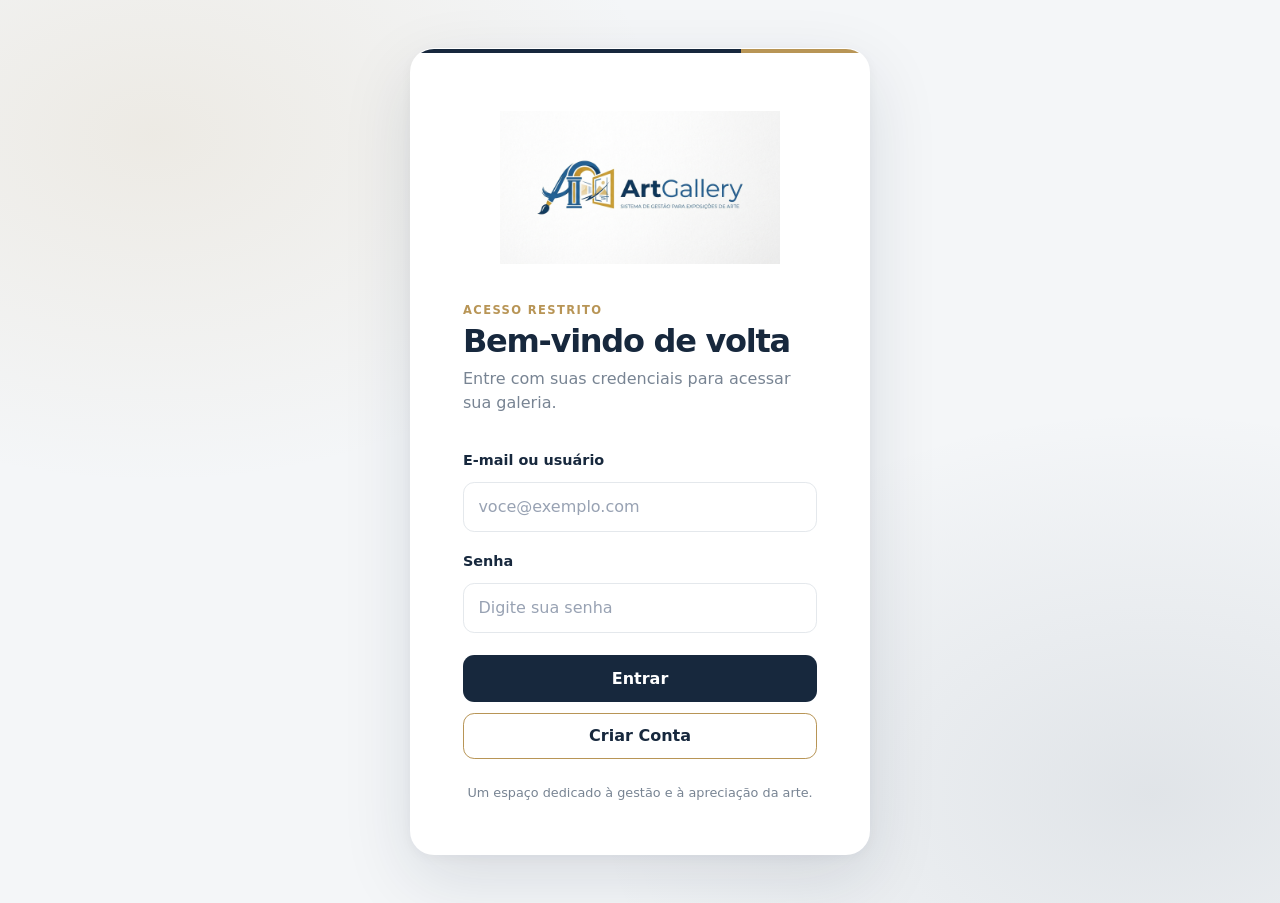
==== dashboard.html @ b185a0e7 ":wq" ====
<!doctype html>
<html lang="pt-BR">
<head>
  <meta charset="utf-8">
  <meta name="viewport" content="width=device-width, initial-scale=1">
  <meta name="theme-color" content="#17283d">
  <meta name="description" content="Painel administrativo do ArtGallery.">
  <title>Painel | ArtGallery</title>
  <link rel="stylesheet" href="css/style.css">
  <script src="js/api.js" defer></script>
  <script src="js/dashboard.js" defer></script>
</head>
<body class="dashboard-page">
  <aside class="sidebar" aria-label="Navegação principal">
    <a class="sidebar-brand" href="#inicio" aria-label="ArtGallery, início" data-section-link="inicio">
      <span class="sidebar-brand-name">Art<span>Gallery</span></span>
      <span class="sidebar-brand-caption">GESTÃO DE EXPOSIÇÕES</span>
    </a>

    <p class="sidebar-label">MENU PRINCIPAL</p>
    <nav class="sidebar-nav" aria-label="Seções do sistema">
      <button class="nav-link is-active" type="button" data-section-link="inicio" aria-current="page">
        <span class="nav-icon" aria-hidden="true">▦</span>
        <span>Dashboard / Início</span>
      </button>
      <button class="nav-link" type="button" data-section-link="artistas">
        <span class="nav-icon" aria-hidden="true">✦</span>
        <span>Artistas</span>
      </button>
      <button class="nav-link" type="button" data-section-link="obras">
        <span class="nav-icon" aria-hidden="true">▧</span>
        <span>Obras de Arte</span>
      </button>
      <button class="nav-link" type="button" data-section-link="exposicoes">
        <span class="nav-icon" aria-hidden="true">⌂</span>
        <span>Exposições</span>
      </button>
      <button class="nav-link" type="button" data-section-link="seguros">
        <span class="nav-icon" aria-hidden="true">▤</span>
        <span>Relatório de Seguro</span>
      </button>
    </nav>

    <div class="sidebar-footer">
      <span class="sidebar-footer-note">Um espaço para a arte.</span>
      <button id="logout-button" class="nav-link nav-logout" type="button">
        <span class="nav-icon" aria-hidden="true">↪</span>
        <span>Sair / Logout</span>
      </button>
    </div>
  </aside>

  <main class="dashboard-main">
    <section id="section-inicio" class="dashboard-section" aria-labelledby="dashboard-heading">
      <header class="page-heading dashboard-heading">
        <p class="eyebrow">VISÃO GERAL</p>
        <h1 id="dashboard-heading">Painel principal</h1>
        <p class="muted">Bem-vindo ao espaço de gestão do ArtGallery.</p>
      </header>

      <section class="panel" aria-labelledby="account-heading">
        <div class="panel-heading">
          <div>
            <p class="eyebrow">SUA CONTA</p>
            <h2 id="account-heading">Dados da conta</h2>
            <p class="muted">Informações vinculadas ao seu acesso.</p>
          </div>
        </div>
        <p id="dashboard-message" class="message" role="status" aria-live="polite">
          Carregando seus dados…
        </p>
        <div id="account-cards" class="card-grid" aria-live="polite"></div>
      </section>

      <section class="dashboard-welcome panel" aria-label="Sobre o ArtGallery">
        <p class="eyebrow">ARTGALLERY</p>
        <h2>Arte, organizada em um só lugar.</h2>
        <p class="muted">Acesse o menu para gerenciar artistas, obras, exposições e relatórios de seguro.</p>
      </section>
    </section>

    <section id="section-artistas" class="dashboard-section" aria-labelledby="artists-heading" hidden>
      <header class="page-heading dashboard-heading">
        <p class="eyebrow">ACERVO</p>
        <h1 id="artists-heading">Artistas</h1>
        <p class="muted">Gerenciamento dos artistas representados pela galeria.</p>
      </header>

      <section class="panel artists-form-panel" aria-labelledby="artist-form-heading">
        <div class="panel-heading">
          <div>
            <p class="eyebrow">CADASTRO</p>
            <h2 id="artist-form-heading">Novo artista</h2>
            <p id="artist-id-reference" class="muted" hidden></p>
          </div>
        </div>
        <form id="artist-form" class="artist-form">
          <label for="artist-name">Nome</label>
          <input id="artist-name" name="nome" type="text" autocomplete="name" required>

          <label for="artist-cpf">CPF</label>
          <input id="artist-cpf" name="cpf" type="text" inputmode="numeric"
            autocomplete="off" placeholder="000.000.000-00" maxlength="14" required>

          <label for="artist-nationality">Nacionalidade</label>
          <input id="artist-nationality" name="nacionalidade" type="text" required>

          <label for="artist-status">Status</label>
          <input id="artist-status" name="status" type="text" value="Ativo" required>

          <p id="artist-form-message" class="message" role="status" aria-live="polite" hidden></p>
          <div class="artist-form-actions">
            <button id="artist-submit-button" class="button button-primary" type="submit">
              Cadastrar artista
            </button>
            <button id="artist-cancel-button" class="button button-secondary" type="button" hidden>
              Cancelar edição
            </button>
          </div>
        </form>
      </section>

      <section class="panel artists-list-panel" aria-labelledby="artists-list-heading">
        <div class="panel-heading">
          <div>
            <p class="eyebrow">ACERVO</p>
            <h2 id="artists-list-heading">Artistas cadastrados</h2>
          </div>
        </div>
        <p id="artists-list-message" class="message" role="status" aria-live="polite">
          Carregando artistas…
        </p>
        <div class="table-wrapper">
          <table>
            <thead>
              <tr>
                <th scope="col">ID</th>
                <th scope="col">Nome</th>
                <th scope="col">CPF</th>
                <th scope="col">Nacionalidade</th>
                <th scope="col">Status</th>
                <th scope="col">Ações</th>
              </tr>
            </thead>
            <tbody id="artists-table-body"></tbody>
          </table>
        </div>
      </section>
    </section>

    <section id="section-obras" class="dashboard-section" aria-labelledby="artworks-heading" hidden>
      <header class="page-heading dashboard-heading">
        <p class="eyebrow">ACERVO</p>
        <h1 id="artworks-heading">Obras de Arte</h1>
        <p class="muted">Gerencie as obras de arte cadastradas pela galeria.</p>
      </header>
      <section class="panel catalog-form-panel" aria-labelledby="artwork-form-heading">
        <div class="panel-heading">
          <div>
            <p class="eyebrow">ACERVO</p>
            <h2 id="artwork-form-heading">Nova obra</h2>
            <p id="artwork-id-reference" class="muted" hidden></p>
          </div>
        </div>
        <form id="artwork-form" class="catalog-form">
          <label for="artwork-titulo">Título</label>
          <input id="artwork-titulo" name="titulo" type="text" required>

          <label for="artwork-tecnica">Técnica</label>
          <input id="artwork-tecnica" name="tecnica" type="text" required>

          <label for="artwork-anoCriacao">Ano de criação</label>
          <input id="artwork-anoCriacao" name="anoCriacao" type="text"
            inputmode="numeric" pattern="[0-9]{4}" minlength="4" maxlength="4"
            placeholder="AAAA" required>

          <p id="artwork-form-message" class="message" role="status" aria-live="polite" hidden></p>
          <div class="catalog-form-actions">
            <button id="artwork-submit-button" class="button button-primary" type="submit">
              Cadastrar obra
            </button>
            <button id="artwork-cancel-button" class="button button-secondary" type="button" hidden>
              Cancelar edição
            </button>
          </div>
        </form>
      </section>

      <section class="panel catalog-list-panel" aria-labelledby="artworks-list-heading">
        <div class="panel-heading">
          <div>
            <p class="eyebrow">ACERVO</p>
            <h2 id="artworks-list-heading">Obras cadastradas</h2>
          </div>
        </div>
        <p id="artworks-list-message" class="message" role="status" aria-live="polite">
          Carregando obras…
        </p>
        <div class="table-wrapper">
          <table>
            <thead>
              <tr>
                <th scope="col">ID</th>
                <th scope="col">Título</th>
                <th scope="col">Técnica</th>
                <th scope="col">Ano de Criação</th>
                <th scope="col">Ações</th>
              </tr>
            </thead>
            <tbody id="artworks-table-body"></tbody>
          </table>
        </div>
      </section>
    </section>

    <section id="section-exposicoes" class="dashboard-section" aria-labelledby="exhibitions-heading" hidden>
      <header class="page-heading dashboard-heading">
        <p class="eyebrow">PROGRAMAÇÃO</p>
        <h1 id="exhibitions-heading">Exposições</h1>
        <p class="muted">Cadastre e acompanhe as exposições da galeria.</p>
      </header>
      <section class="panel catalog-form-panel" aria-labelledby="exhibition-form-heading">
        <div class="panel-heading">
          <div>
            <p class="eyebrow">PROGRAMAÇÃO</p>
            <h2 id="exhibition-form-heading">Nova exposição</h2>
            <p id="exhibition-id-reference" class="muted" hidden></p>
          </div>
        </div>
        <form id="exhibition-form" class="catalog-form">
          <label for="exhibition-nome">Nome</label>
          <input id="exhibition-nome" name="nome" type="text" required>

          <label for="exhibition-local">Local</label>
          <input id="exhibition-local" name="local" type="text" required>

          <label for="exhibition-dataInicio">Data de início</label>
          <input id="exhibition-dataInicio" name="dataInicio" type="date" required>

          <p id="exhibition-form-message" class="message" role="status" aria-live="polite" hidden></p>
          <div class="catalog-form-actions">
            <button id="exhibition-submit-button" class="button button-primary" type="submit">
              Cadastrar exposição
            </button>
            <button id="exhibition-cancel-button" class="button button-secondary" type="button" hidden>
              Cancelar edição
            </button>
          </div>
        </form>
      </section>

      <section class="panel catalog-list-panel" aria-labelledby="exhibitions-list-heading">
        <div class="panel-heading">
          <div>
            <p class="eyebrow">PROGRAMAÇÃO</p>
            <h2 id="exhibitions-list-heading">Exposições cadastradas</h2>
          </div>
        </div>
        <p id="exhibitions-list-message" class="message" role="status" aria-live="polite">
          Carregando exposições…
        </p>
        <div class="table-wrapper">
          <table>
            <thead>
              <tr>
                <th scope="col">ID</th>
                <th scope="col">Nome</th>
                <th scope="col">Local</th>
                <th scope="col">Data de Início</th>
                <th scope="col">Ações</th>
              </tr>
            </thead>
            <tbody id="exhibitions-table-body"></tbody>
          </table>
        </div>
      </section>
    </section>

    <section id="section-seguros" class="dashboard-section" aria-labelledby="insurance-heading" hidden>
      <header class="page-heading dashboard-heading">
        <p class="eyebrow">RELATÓRIOS</p>
        <h1 id="insurance-heading">Relatório de Seguro</h1>
        <p class="muted">Consulte os valores segurados das obras por exposição.</p>
      </header>
      <section class="panel module-panel">
        <span class="module-icon" aria-hidden="true">▤</span>
        <h2>Painel de apólices</h2>
        <p class="muted">Este espaço está preparado para consolidar os valores de seguro das obras por exposição, conforme os dados da API.</p>
      </section>
    </section>
  </main>
</body>
</html>
---- css/style.css ----
:root {
  color-scheme: light;
  --color-primary: #4f46e5;
  --color-primary-dark: #4338ca;
  --color-text: #172033;
  --color-muted: #667085;
  --color-surface: #ffffff;
  --color-background: #f4f7fb;
  --color-border: #e5e9f2;
  --color-danger: #b42318;
  --color-danger-background: #fef3f2;
  --font-family: Inter, ui-sans-serif, system-ui, -apple-system, BlinkMacSystemFont, "Segoe UI", sans-serif;
  --space-1: 0.5rem;
  --space-2: 1rem;
  --space-3: 1.5rem;
  --space-4: 2rem;
  --radius-card: 1.25rem;
  --shadow-card: 0 18px 50px rgb(23 32 51 / 8%);
}

* {
  box-sizing: border-box;
}

body {
  min-width: 320px;
  min-height: 100vh;
  margin: 0;
  background: var(--color-background);
  color: var(--color-text);
  font-family: var(--font-family);
  line-height: 1.5;
}

button,
input {
  font: inherit;
}

.auth-page {
  --color-primary: #b89556;
  --color-primary-dark: #a17d40;
  --color-text: #17283d;
  --color-muted: #788493;
  --color-surface: #fff;
  --color-background: #f4f6f8;
  --color-border: #e4e8ec;
  --shadow-card: 0 24px 70px rgb(20 37 56 / 12%), 0 3px 12px rgb(20 37 56 / 4%);

  display: grid;
  place-items: center;
  padding: clamp(1.25rem, 5vw, 3rem);
  background:
    radial-gradient(ellipse at 12% 15%, rgb(184 149 86 / 12%), transparent 32rem),
    radial-gradient(ellipse at 90% 88%, rgb(27 49 72 / 9%), transparent 35rem),
    var(--color-background);
}

.auth-card {
  position: relative;
  overflow: hidden;
  width: min(100%, 460px);
  padding: clamp(1.75rem, 7vw, 3.25rem);
  border: 1px solid rgb(255 255 255 / 90%);
  border-radius: 1.5rem;
  background: var(--color-surface);
  box-shadow: var(--shadow-card);
}

.auth-view[hidden] {
  display: none;
}

.auth-card::before {
  position: absolute;
  inset: 0 0 auto;
  height: 4px;
  background: linear-gradient(90deg, #17283d 0 72%, #b89556 72%);
  content: "";
}

.logo-container {
  width: 100%;
  margin: 10px auto 15px;
  text-align: center;
}

.logo-img {
  display: block;
  width: 85%;
  max-width: 280px;
  height: auto;
  margin: 0 auto;
  object-fit: contain;
}

.brand {
  display: inline-flex;
  align-items: center;
  gap: 0.7rem;
  color: var(--color-text);
  font-size: 1rem;
  font-weight: 750;
  text-decoration: none;
}

.brand-mark {
  display: grid;
  width: 2.25rem;
  height: 2.25rem;
  place-items: center;
  border-radius: 0.75rem;
  background: var(--color-primary);
  color: #fff;
  font-weight: 800;
}

.page-heading {
  margin: 2.4rem 0 1.65rem;
}

.page-heading h1 {
  margin: 0.25rem 0;
  font-size: clamp(1.7rem, 5vw, 2rem);
  letter-spacing: -0.04em;
  line-height: 1.15;
}

.eyebrow {
  margin: 0;
  color: var(--color-primary);
  font-size: 0.72rem;
  font-weight: 800;
  letter-spacing: 0.12em;
}

.muted {
  margin: 0.4rem 0 0;
  color: var(--color-muted);
}

.form-stack {
  display: grid;
  gap: 0.65rem;
}

.form-stack label {
  margin-top: 0.55rem;
  font-size: 0.9rem;
  font-weight: 650;
}

.form-stack input {
  width: 100%;
  min-height: 3rem;
  padding: 0.75rem 0.9rem;
  border: 1px solid var(--color-border);
  border-radius: 0.7rem;
  background: #fff;
  color: var(--color-text);
}

.form-stack input::placeholder {
  color: #98a2b3;
}

.form-stack input:focus {
  border-color: var(--color-primary);
  outline: 3px solid rgb(184 149 86 / 18%);
}

.button {
  display: inline-flex;
  min-height: 2.75rem;
  align-items: center;
  justify-content: center;
  padding: 0.65rem 1.1rem;
  border: 1px solid transparent;
  border-radius: 0.7rem;
  cursor: pointer;
  font-weight: 700;
  transition: background-color 140ms ease, transform 140ms ease;
}

.button:hover:not(:disabled) {
  transform: translateY(-1px);
}

.button:focus-visible {
  outline: 3px solid rgb(184 149 86 / 35%);
  outline-offset: 2px;
}

.button:disabled {
  cursor: wait;
  opacity: 0.7;
}

.button-primary {
  margin-top: 0.75rem;
  background: #17283d;
  color: #fff;
}

.button-primary:hover:not(:disabled) {
  background: #b89556;
  color: #17283d;
}

.button-outline {
  border-color: #b89556;
  background: transparent;
  color: #17283d;
}

.button-outline:hover:not(:disabled) {
  background: rgb(184 149 86 / 10%);
}

.button-secondary {
  border-color: var(--color-border);
  background: var(--color-surface);
  color: var(--color-text);
}

.button-secondary:hover {
  background: #f8f9fc;
}

.button-wide {
  width: 100%;
}

.message {
  margin: 0;
  color: var(--color-muted);
  font-size: 0.9rem;
}

.message-error {
  padding: 0.7rem 0.8rem;
  border-radius: 0.65rem;
  background: var(--color-danger-background);
  color: var(--color-danger);
}

.message-success {
  padding: 0.7rem 0.8rem;
  border-radius: 0.65rem;
  background: #edf7f0;
  color: #23613a;
}

.auth-footnote {
  margin: var(--space-3) 0 0;
  color: var(--color-muted);
  font-size: 0.8rem;
  text-align: center;
}

@media (max-width: 420px) {
  .auth-card {
    padding: 1.5rem 1.25rem;
    border-radius: 1.15rem;
  }

  .page-heading {
    margin-top: 2rem;
  }
}

.dashboard-page {
  --color-primary: #b89556;
  --color-primary-dark: #a17d40;
  --color-text: #17283d;
  --color-muted: #788493;
  --color-surface: #fff;
  --color-background: #f4f6f8;
  --color-border: #e4e8ec;
  --shadow-card: 0 18px 50px rgb(20 37 56 / 8%);

  min-height: 100vh;
  background:
    radial-gradient(ellipse at 92% 0%, rgb(184 149 86 / 8%), transparent 36rem),
    var(--color-background);
}

.sidebar {
  position: fixed;
  z-index: 2;
  inset: 0 auto 0 0;
  display: flex;
  width: 270px;
  flex-direction: column;
  overflow-y: auto;
  padding: 2rem 1.15rem 1.25rem;
  background: #17283d;
  color: #fff;
}

.sidebar-brand {
  display: grid;
  gap: 0.3rem;
  padding: 0 0.8rem 2rem;
  color: #fff;
  text-decoration: none;
}

.sidebar-brand-name {
  font-family: Georgia, "Times New Roman", serif;
  font-size: 1.75rem;
  font-weight: 700;
  letter-spacing: -0.04em;
}

.sidebar-brand-name span {
  color: #d3b779;
}

.sidebar-brand-caption,
.sidebar-label {
  color: #b8c2ce;
  font-size: 0.64rem;
  font-weight: 700;
  letter-spacing: 0.14em;
}

.sidebar-brand-caption {
  color: #d3b779;
}

.sidebar-label {
  margin: 0 0 0.65rem;
  padding: 0 0.8rem;
}

.sidebar-nav {
  display: grid;
  gap: 0.35rem;
}

.nav-link {
  display: flex;
  align-items: center;
  gap: 0.85rem;
  min-height: 2.85rem;
  padding: 0.65rem 0.8rem;
  border: 0;
  border-radius: 0.7rem;
  background: transparent;
  color: #dce3eb;
  cursor: pointer;
  font: inherit;
  font-size: 0.88rem;
  text-align: left;
  text-decoration: none;
  transition: background-color 140ms ease, color 140ms ease;
}

.nav-link:hover,
.nav-link:focus-visible {
  background: rgb(255 255 255 / 8%);
  color: #fff;
}

.nav-link:focus-visible {
  outline: 2px solid #d3b779;
  outline-offset: 2px;
}

.nav-link.is-active {
  background: rgb(211 183 121 / 15%);
  color: #f2d896;
  font-weight: 700;
}

.nav-icon {
  display: inline-grid;
  width: 1.35rem;
  flex: 0 0 1.35rem;
  place-items: center;
  color: #d3b779;
  font-size: 1.05rem;
}

.sidebar-footer {
  display: grid;
  gap: 0.75rem;
  margin-top: auto;
}

.sidebar-footer-note {
  padding: 0 0.8rem;
  color: #aeb9c6;
  font-family: Georgia, "Times New Roman", serif;
  font-size: 0.9rem;
  font-style: italic;
}

.nav-logout {
  width: 100%;
  border-top: 1px solid rgb(255 255 255 / 12%);
  border-radius: 0;
  padding-top: 1rem;
}

.dashboard-main {
  width: min(100% - 270px, 1500px);
  min-height: 100vh;
  margin-left: 270px;
  padding: clamp(2rem, 5vw, 4.5rem);
}

.dashboard-section[hidden] {
  display: none;
}

.dashboard-heading {
  margin: 0 0 2rem;
}

.panel {
  padding: clamp(1.25rem, 4vw, 2rem);
  border: 1px solid var(--color-border);
  border-radius: var(--radius-card);
  background: var(--color-surface);
  box-shadow: var(--shadow-card);
}

.panel h2,
.dashboard-welcome h2 {
  margin: 0.3rem 0 0;
  font-size: 1.2rem;
}

.panel-heading {
  margin-bottom: var(--space-2);
}

.panel-heading h2 {
  margin: 0;
  font-size: 1.2rem;
}

.artists-form-panel,
.artists-list-panel,
.catalog-form-panel,
.catalog-list-panel {
  margin-bottom: 1.5rem;
}

.artist-form {
  display: grid;
  grid-template-columns: repeat(2, minmax(0, 1fr));
  gap: 0.65rem 1rem;
}

.artist-form label {
  align-self: end;
  font-size: 0.9rem;
  font-weight: 650;
}

.artist-form input {
  width: 100%;
  min-height: 3rem;
  padding: 0.7rem 0.85rem;
  border: 1px solid var(--color-border);
  border-radius: 0.7rem;
  background: #fff;
  color: var(--color-text);
}

.artist-form input:focus {
  border-color: var(--color-primary);
  outline: 3px solid rgb(184 149 86 / 18%);
}

.artist-form .message,
.artist-form-actions {
  grid-column: 1 / -1;
}

.artist-form-actions {
  display: flex;
  flex-wrap: wrap;
  gap: 0.75rem;
}

.catalog-form {
  display: grid;
  grid-template-columns: repeat(2, minmax(0, 1fr));
  gap: 0.65rem 1rem;
}

.catalog-form label {
  align-self: end;
  font-size: 0.9rem;
  font-weight: 650;
}

.catalog-form input {
  width: 100%;
  min-height: 3rem;
  padding: 0.7rem 0.85rem;
  border: 1px solid var(--color-border);
  border-radius: 0.7rem;
  background: #fff;
  color: var(--color-text);
}

.catalog-form input:focus {
  border-color: var(--color-primary);
  outline: 3px solid rgb(184 149 86 / 18%);
}

.catalog-form .message,
.catalog-form-actions {
  grid-column: 1 / -1;
}

.catalog-form-actions {
  display: flex;
  flex-wrap: wrap;
  gap: 0.75rem;
}

.artists-list-panel .table-wrapper {
  margin-top: 1rem;
}

.catalog-list-panel .table-wrapper {
  margin-top: 1rem;
}

.table-actions {
  display: flex;
  gap: 0.5rem;
}

.button-small {
  min-height: 2.2rem;
  padding: 0.4rem 0.7rem;
  font-size: 0.82rem;
}

.button-danger {
  border-color: #f0c5c1;
  background: #fff;
  color: var(--color-danger);
}

.button-danger:hover:not(:disabled) {
  background: var(--color-danger-background);
}

.table-empty-cell {
  padding: 1.5rem 1rem;
  color: var(--color-muted);
  text-align: center;
}

.card-grid {
  display: grid;
  grid-template-columns: repeat(auto-fit, minmax(min(100%, 210px), 1fr));
  gap: var(--space-2);
  margin-top: var(--space-2);
}

.data-card {
  min-width: 0;
  padding: 1rem;
  border: 1px solid var(--color-border);
  border-radius: 0.85rem;
  background: #fcfcfe;
}

.data-card dt {
  overflow-wrap: anywhere;
  color: var(--color-muted);
  font-size: 0.8rem;
  font-weight: 650;
}

.data-card dd {
  margin: 0.45rem 0 0;
  overflow-wrap: anywhere;
  font-weight: 650;
}

.dashboard-welcome {
  margin-top: 1.5rem;
  border-left: 4px solid #b89556;
  background: linear-gradient(110deg, #fff, #fbf8f1);
}

.dashboard-welcome .muted,
.module-panel .muted {
  margin-top: 0.65rem;
}

.module-panel {
  min-height: 210px;
  border-top: 3px solid #b89556;
}

.module-icon {
  display: inline-grid;
  width: 2.5rem;
  height: 2.5rem;
  margin-bottom: 1rem;
  place-items: center;
  border-radius: 0.8rem;
  background: #f6f0e4;
  color: #a17d40;
  font-size: 1.3rem;
}

.table-wrapper {
  overflow-x: auto;
  border: 1px solid var(--color-border);
  border-radius: 0.85rem;
}

table {
  width: 100%;
  border-collapse: collapse;
  text-align: left;
}

th,
td {
  padding: 0.85rem 1rem;
  border-bottom: 1px solid var(--color-border);
}

th {
  background: #f8f9fc;
  color: var(--color-muted);
  font-size: 0.8rem;
  font-weight: 700;
}

tbody tr:last-child td {
  border-bottom: 0;
}

@media (max-width: 760px) {
  .sidebar {
    position: sticky;
    inset: 0 0 auto;
    width: 100%;
    padding: 0.9rem 1rem 0.75rem;
  }

  @media (max-width: 560px) {
    .artist-form {
      grid-template-columns: minmax(0, 1fr);
    }

    .artist-form label {
      margin-top: 0.35rem;
    }

    .artist-form .message,
    .artist-form-actions {
      grid-column: auto;
    }

    .catalog-form {
      grid-template-columns: minmax(0, 1fr);
    }

    .catalog-form label {
      margin-top: 0.35rem;
    }

    .catalog-form .message,
    .catalog-form-actions {
      grid-column: auto;
    }
  }

  .sidebar-brand {
    padding: 0 0.25rem 0.85rem;
  }

  .sidebar-brand-name {
    font-size: 1.45rem;
  }

  .sidebar-label,
  .sidebar-footer-note {
    display: none;
  }

  .sidebar-nav {
    display: flex;
    gap: 0.35rem;
    overflow-x: auto;
    padding: 0.15rem 0 0.4rem;
    scrollbar-width: thin;
  }

  .nav-link {
    min-height: 2.55rem;
    flex: 0 0 auto;
    padding: 0.55rem 0.7rem;
    font-size: 0.82rem;
  }

  .sidebar-footer {
    position: absolute;
    top: 0.85rem;
    right: 1rem;
    margin: 0;
  }

  .nav-logout {
    width: auto;
    min-height: 2.45rem;
    border: 1px solid rgb(255 255 255 / 18%);
    border-radius: 0.65rem;
    padding: 0.45rem 0.7rem;
  }

  .dashboard-main {
    width: 100%;
    min-height: auto;
    margin-left: 0;
    padding: 2rem clamp(1rem, 5vw, 2.5rem);
  }
}

@media (max-width: 480px) {
  .sidebar {
    padding-right: 0.75rem;
    padding-left: 0.75rem;
  }

  .sidebar-footer {
    right: 0.75rem;
  }

  .nav-logout {
    gap: 0.45rem;
    padding-right: 0.55rem;
    padding-left: 0.55rem;
  }

  .nav-logout .nav-icon {
    width: auto;
    flex-basis: auto;
  }
}

@media (prefers-reduced-motion: reduce) {
  *,
  *::before,
  *::after {
    scroll-behavior: auto !important;
    transition-duration: 0.01ms !important;
  }
}
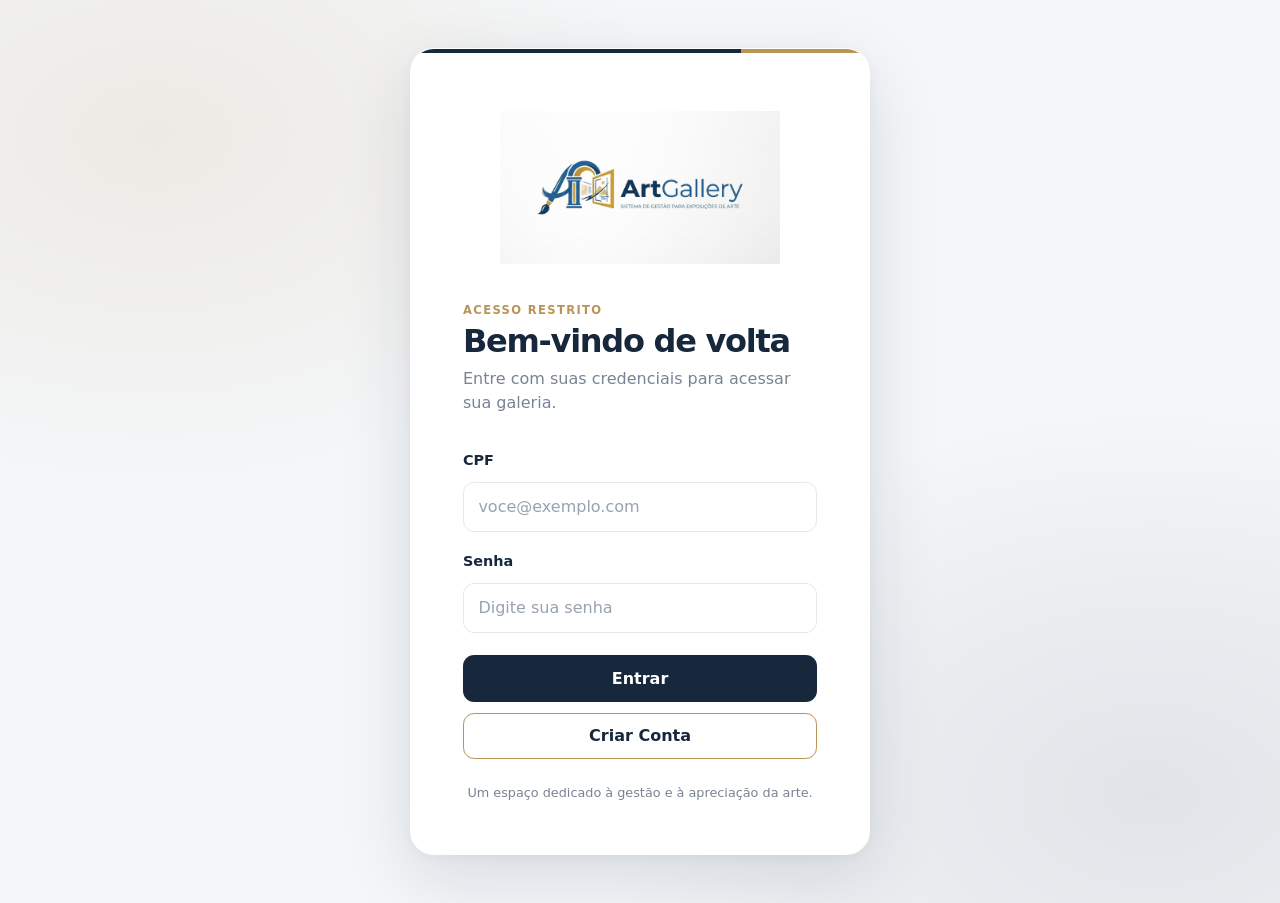
==== commit 0e7fd630: "ajustes na tela de front end" ====
--- a/dashboard.html
+++ b/dashboard.html
@@ -7,6 +7,7 @@
   <meta name="description" content="Painel administrativo do ArtGallery.">
   <title>Painel | ArtGallery</title>
   <link rel="stylesheet" href="css/style.css">
+  <link rel="stylesheet" href="css/dashboard.css">
   <script src="js/api.js" defer></script>
   <script src="js/dashboard.js" defer></script>
 </head>
@@ -104,9 +105,6 @@
 
           <label for="artist-nationality">Nacionalidade</label>
           <input id="artist-nationality" name="nacionalidade" type="text" required>
-
-          <label for="artist-status">Status</label>
-          <input id="artist-status" name="status" type="text" value="Ativo" required>
 
           <p id="artist-form-message" class="message" role="status" aria-live="polite" hidden></p>
           <div class="artist-form-actions">
@@ -174,6 +172,10 @@
             inputmode="numeric" pattern="[0-9]{4}" minlength="4" maxlength="4"
             placeholder="AAAA" required>
 
+          <label for="artwork-valorSeguro">Valor do seguro (R$)</label>
+          <input id="artwork-valorSeguro" name="valorSeguro" type="number"
+            min="0" step="0.01" inputmode="decimal" required>
+
           <p id="artwork-form-message" class="message" role="status" aria-live="polite" hidden></p>
           <div class="catalog-form-actions">
             <button id="artwork-submit-button" class="button button-primary" type="submit">
@@ -204,6 +206,7 @@
                 <th scope="col">Título</th>
                 <th scope="col">Técnica</th>
                 <th scope="col">Ano de Criação</th>
+                <th scope="col">Valor do Seguro</th>
                 <th scope="col">Ações</th>
               </tr>
             </thead>
@@ -236,6 +239,9 @@
 
           <label for="exhibition-dataInicio">Data de início</label>
           <input id="exhibition-dataInicio" name="dataInicio" type="date" required>
+
+          <label for="exhibition-dataFim">Data de término</label>
+          <input id="exhibition-dataFim" name="dataFim" type="date" required>
 
           <p id="exhibition-form-message" class="message" role="status" aria-live="polite" hidden></p>
           <div class="catalog-form-actions">
@@ -267,6 +273,7 @@
                 <th scope="col">Nome</th>
                 <th scope="col">Local</th>
                 <th scope="col">Data de Início</th>
+                <th scope="col">Data de Fim</th>
                 <th scope="col">Ações</th>
               </tr>
             </thead>
@@ -282,12 +289,58 @@
         <h1 id="insurance-heading">Relatório de Seguro</h1>
         <p class="muted">Consulte os valores segurados das obras por exposição.</p>
       </header>
-      <section class="panel module-panel">
-        <span class="module-icon" aria-hidden="true">▤</span>
-        <h2>Painel de apólices</h2>
-        <p class="muted">Este espaço está preparado para consolidar os valores de seguro das obras por exposição, conforme os dados da API.</p>
+      <section class="panel insurance-panel" aria-labelledby="insurance-report-heading">
+        <div class="panel-heading">
+          <div>
+            <p class="eyebrow">RELATÓRIO</p>
+            <h2 id="insurance-report-heading">Valor segurado por exposição</h2>
+            <p class="muted">Selecione uma exposição para consultar o valor total do seguro das obras associadas.</p>
+          </div>
+        </div>
+        <form id="insurance-report-form" class="insurance-report-form">
+          <label for="insurance-exhibition-select">Exposição</label>
+          <select id="insurance-exhibition-select" name="exhibitionId" required>
+            <option value="">Carregando exposições…</option>
+          </select>
+          <button id="insurance-report-button" class="button button-primary" type="submit" disabled>
+            Consultar relatório
+          </button>
+        </form>
+
+        <p id="insurance-report-message" class="message" role="status" aria-live="polite" hidden></p>
+        <section id="insurance-total-result" class="insurance-total-result" aria-live="polite" hidden>
+          <p id="insurance-exhibition-name" class="insurance-exhibition-name"></p>
+          <p class="insurance-total-label">Valor Total do Seguro</p>
+          <p id="insurance-total-value" class="insurance-total-value"></p>
+        </section>
       </section>
     </section>
   </main>
+
+  <aside id="company-sidebar" aria-label="Seleção de empresa">
+    <button id="toggle-sidebar-btn" class="company-sidebar-toggle" type="button"
+      aria-label="Recolher menu de empresas" aria-expanded="true"
+      title="Recolher menu de empresas">
+      <svg viewBox="0 0 24 24" aria-hidden="true" focusable="false">
+        <path d="m9 18 6-6-6-6"></path>
+      </svg>
+    </button>
+
+    <div class="company-sidebar-content">
+      <p class="eyebrow">EMPRESA</p>
+      <h2>Empresa atual</h2>
+      <p id="current-company" class="current-company-name">Nenhuma empresa selecionada</p>
+
+      <label for="company-selector">Selecionar empresa</label>
+      <select id="company-selector" name="company">
+        <option value="">Carregando empresas…</option>
+      </select>
+
+      <button id="change-company-btn" class="button button-primary" type="button" disabled>
+        Trocar empresa
+      </button>
+      <p id="company-message" class="company-message" role="status" aria-live="polite" hidden></p>
+    </div>
+  </aside>
 </body>
 </html>
--- a/css/style.css
+++ b/css/style.css
@@ -33,7 +33,8 @@
 }
 
 button,
-input {
+input,
+select {
   font: inherit;
 }
 
@@ -560,6 +561,62 @@
   text-align: center;
 }
 
+.insurance-panel {
+  max-width: 760px;
+}
+
+.insurance-report-form {
+  display: grid;
+  grid-template-columns: minmax(0, 1fr) auto;
+  align-items: end;
+  gap: 0.65rem 1rem;
+}
+
+.insurance-report-form label {
+  grid-column: 1 / -1;
+  font-size: 0.9rem;
+  font-weight: 650;
+}
+
+.insurance-report-form select {
+  width: 100%;
+  min-height: 3rem;
+  padding: 0.7rem 0.85rem;
+  border: 1px solid var(--color-border);
+  border-radius: 0.7rem;
+  background: #fff;
+  color: var(--color-text);
+}
+
+.insurance-report-form select:focus {
+  border-color: var(--color-primary);
+  outline: 3px solid rgb(184 149 86 / 18%);
+}
+
+.insurance-total-result {
+  margin-top: 1.5rem;
+  padding: 1.25rem 1.4rem;
+  border: 1px solid #e8dfcb;
+  border-radius: 0.9rem;
+  background: linear-gradient(110deg, #fff, #fbf8f1);
+}
+
+.insurance-total-label {
+  margin: 0;
+  color: var(--color-muted);
+  font-size: 0.9rem;
+  font-weight: 650;
+}
+
+.insurance-total-value {
+  margin: 0.35rem 0 0;
+  color: var(--color-text);
+  font-size: clamp(1.7rem, 5vw, 2.35rem);
+  font-weight: 800;
+  letter-spacing: -0.035em;
+  font-variant-numeric: tabular-nums;
+}
+
 .card-grid {
   display: grid;
   grid-template-columns: repeat(auto-fit, minmax(min(100%, 210px), 1fr));
@@ -645,7 +702,7 @@
   border-bottom: 0;
 }
 
-@media (max-width: 760px) {
+@media (max-width: 960px) {
   .sidebar {
     position: sticky;
     inset: 0 0 auto;
@@ -677,6 +734,14 @@
 
     .catalog-form .message,
     .catalog-form-actions {
+      grid-column: auto;
+    }
+
+    .insurance-report-form {
+      grid-template-columns: minmax(0, 1fr);
+    }
+
+    .insurance-report-form label {
       grid-column: auto;
     }
   }
--- a/css/dashboard.css
+++ b/css/dashboard.css
@@ -0,0 +1,204 @@
+.dashboard-page .dashboard-main {
+  width: auto;
+  max-width: 1500px;
+  margin-right: 280px;
+}
+
+.dashboard-page.company-sidebar-collapsed .dashboard-main {
+  margin-right: 60px;
+}
+
+#company-sidebar {
+  position: fixed;
+  z-index: 3;
+  inset: 0 0 0 auto;
+  display: flex;
+  width: 280px;
+  flex-direction: column;
+  gap: 1.25rem;
+  overflow: hidden;
+  padding: 1.25rem;
+  border-radius: 1rem 0 0 1rem;
+  background: #fff;
+  box-shadow: -8px 0 30px rgb(23 40 61 / 10%);
+  transition: width 240ms ease, padding 240ms ease, border-radius 240ms ease;
+}
+
+.company-sidebar-toggle {
+  display: grid;
+  width: 2.5rem;
+  height: 2.5rem;
+  flex: 0 0 2.5rem;
+  align-self: flex-end;
+  place-items: center;
+  border: 1px solid var(--color-border);
+  border-radius: 0.75rem;
+  background: #fff;
+  color: #17283d;
+  cursor: pointer;
+  transition: background-color 140ms ease, border-color 140ms ease;
+}
+
+.company-sidebar-toggle:hover {
+  border-color: #d3b779;
+  background: #fbf8f1;
+}
+
+.company-sidebar-toggle:focus-visible {
+  outline: 3px solid rgb(184 149 86 / 35%);
+  outline-offset: 2px;
+}
+
+.company-sidebar-toggle svg {
+  width: 1.25rem;
+  height: 1.25rem;
+  fill: none;
+  stroke: currentColor;
+  stroke-linecap: round;
+  stroke-linejoin: round;
+  stroke-width: 2;
+}
+
+.company-sidebar-content {
+  display: grid;
+  align-content: start;
+  gap: 0.8rem;
+  min-width: 0;
+  max-height: 100%;
+  opacity: 1;
+  transition: opacity 160ms ease, visibility 160ms ease;
+  visibility: visible;
+}
+
+.company-sidebar-content h2 {
+  margin: -0.65rem 0 0;
+  color: var(--color-text);
+  font-size: 1.15rem;
+}
+
+.current-company-name {
+  margin: 0;
+  overflow-wrap: anywhere;
+  color: #17283d;
+  font-size: 1.05rem;
+  font-weight: 750;
+}
+
+.company-sidebar-content label {
+  margin-top: 0.55rem;
+  font-size: 0.88rem;
+  font-weight: 650;
+}
+
+.company-sidebar-content select {
+  width: 100%;
+  min-height: 2.9rem;
+  padding: 0.65rem 0.75rem;
+  border: 1px solid var(--color-border);
+  border-radius: 0.7rem;
+  background: #fff;
+  color: var(--color-text);
+}
+
+.company-sidebar-content select:focus-visible {
+  border-color: var(--color-primary);
+  outline: 3px solid rgb(184 149 86 / 18%);
+}
+
+.company-sidebar-content .button {
+  width: 100%;
+  margin-top: 0.25rem;
+}
+
+.company-message {
+  margin: 0;
+  color: var(--color-muted);
+  font-size: 0.85rem;
+}
+
+.company-message.message-error {
+  padding: 0.65rem 0.75rem;
+}
+
+.status {
+  white-space: nowrap;
+  font-weight: 600;
+}
+
+.status-active {
+  color: #16a34a;
+}
+
+.status-inactive {
+  color: #dc2626;
+}
+
+.status-toggle.active {
+  background: #dc2626;
+  color: #fff;
+}
+
+.status-toggle.active:hover:not(:disabled) {
+  background: #b91c1c;
+}
+
+.status-toggle.inactive {
+  background: #16a34a;
+  color: #fff;
+}
+
+.status-toggle.inactive:hover:not(:disabled) {
+  background: #15803d;
+}
+
+#company-sidebar.collapsed {
+  width: 60px;
+  padding: 0.75rem 0.625rem;
+  border-radius: 1rem 0 0 1rem;
+}
+
+#company-sidebar.collapsed .company-sidebar-toggle {
+  align-self: center;
+}
+
+#company-sidebar.collapsed .company-sidebar-content {
+  max-height: 0;
+  overflow: hidden;
+  opacity: 0;
+  visibility: hidden;
+}
+
+@media (max-width: 960px) {
+  .dashboard-page .dashboard-main,
+  .dashboard-page.company-sidebar-collapsed .dashboard-main {
+    width: 100%;
+    margin: 0;
+    padding-bottom: calc(2rem + 4.5rem);
+  }
+
+  #company-sidebar {
+    inset: auto 1rem 1rem auto;
+    width: min(280px, calc(100vw - 2rem));
+    height: auto;
+    max-height: min(70vh, 34rem);
+    border-radius: 1rem;
+  }
+
+  #company-sidebar .company-sidebar-content {
+    overflow-y: auto;
+  }
+
+  #company-sidebar.collapsed {
+    width: 3.75rem;
+    height: 3.75rem;
+    padding: 0.625rem;
+  }
+}
+
+@media (prefers-reduced-motion: reduce) {
+  #company-sidebar,
+  .company-sidebar-content,
+  .company-sidebar-toggle {
+    transition-duration: 0.01ms;
+  }
+}
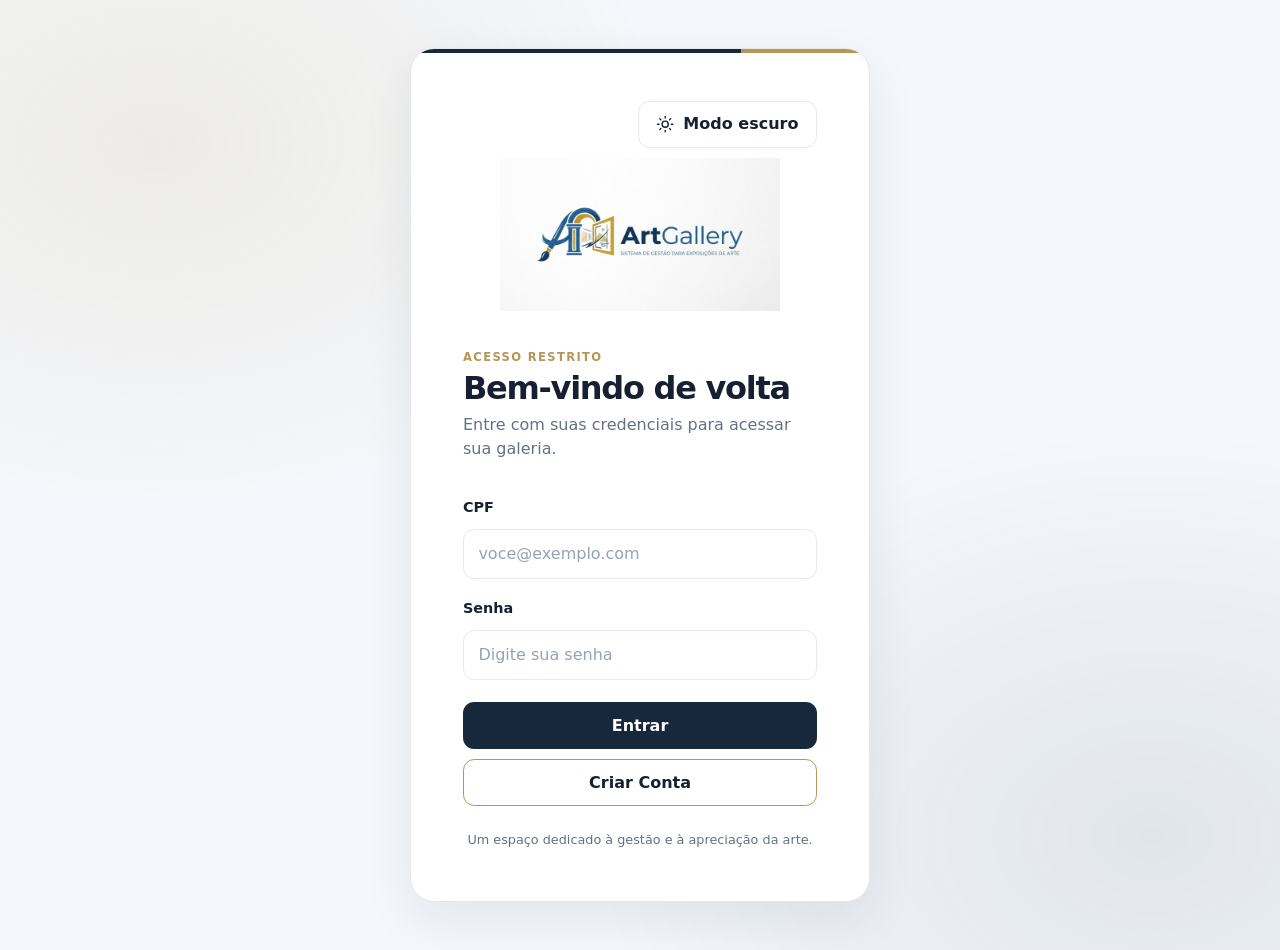
==== commit 6033d799: "Ajustes na tela de dashboard e inclusão do modo escuro" ====
--- a/dashboard.html
+++ b/dashboard.html
@@ -6,8 +6,16 @@
   <meta name="theme-color" content="#17283d">
   <meta name="description" content="Painel administrativo do ArtGallery.">
   <title>Painel | ArtGallery</title>
+  <script>
+    (() => {
+      const savedTheme = localStorage.getItem("theme");
+      const systemPrefersDark = window.matchMedia("(prefers-color-scheme: dark)").matches;
+      document.documentElement.dataset.theme = savedTheme || (systemPrefersDark ? "dark" : "light");
+    })();
+  </script>
   <link rel="stylesheet" href="css/style.css">
   <link rel="stylesheet" href="css/dashboard.css">
+  <script type="module" src="js/theme-toggle.js"></script>
   <script src="js/api.js" defer></script>
   <script src="js/dashboard.js" defer></script>
 </head>
@@ -40,6 +48,17 @@
         <span class="nav-icon" aria-hidden="true">▤</span>
         <span>Relatório de Seguro</span>
       </button>
+      <button class="nav-link theme-toggle" type="button" data-theme-toggle
+        aria-label="Ativar modo escuro" aria-pressed="false">
+        <svg class="theme-icon theme-icon-sun" viewBox="0 0 24 24" aria-hidden="true">
+          <circle cx="12" cy="12" r="4"></circle>
+          <path d="M12 2v2m0 16v2M4.93 4.93l1.42 1.42m11.3 11.3 1.42 1.42M2 12h2m16 0h2M4.93 19.07l1.42-1.42m11.3-11.3 1.42-1.42"></path>
+        </svg>
+        <svg class="theme-icon theme-icon-moon" viewBox="0 0 24 24" aria-hidden="true">
+          <path d="M20.9 13A9 9 0 0 1 11 3.1 9 9 0 1 0 20.9 13Z"></path>
+        </svg>
+        <span data-theme-label>Modo escuro</span>
+      </button>
     </nav>
 
     <div class="sidebar-footer">
@@ -56,7 +75,7 @@
       <header class="page-heading dashboard-heading">
         <p class="eyebrow">VISÃO GERAL</p>
         <h1 id="dashboard-heading">Painel principal</h1>
-        <p class="muted">Bem-vindo ao espaço de gestão do ArtGallery.</p>
+        <p id="dashboard-greeting" class="muted">Bem-vindo ao espaço de gestão do ArtGallery.</p>
       </header>
 
       <section class="panel" aria-labelledby="account-heading">
@@ -68,9 +87,50 @@
           </div>
         </div>
         <p id="dashboard-message" class="message" role="status" aria-live="polite">
-          Carregando seus dados…
+          Preparando os dados da conta…
         </p>
         <div id="account-cards" class="card-grid" aria-live="polite"></div>
+      </section>
+
+      <section class="panel overview-panel" aria-labelledby="overview-heading">
+        <div class="panel-heading">
+          <div>
+            <p class="eyebrow">ACERVO</p>
+            <h2 id="overview-heading">Visão geral da galeria</h2>
+            <p class="muted">Indicadores da empresa selecionada.</p>
+          </div>
+        </div>
+        <p id="overview-message" class="message" role="status" aria-live="polite">
+          Carregando indicadores…
+        </p>
+        <div class="card-grid overview-grid" aria-live="polite">
+          <article class="data-card overview-card">
+            <h3>Obras cadastradas</h3>
+            <p id="overview-artwork-count" class="overview-metric-value">Carregando…</p>
+            <p class="overview-card-note">Obras registradas no acervo.</p>
+          </article>
+          <article class="data-card overview-card">
+            <h3>Exposições ativas</h3>
+            <p id="overview-active-exhibition-count" class="overview-metric-value">Carregando…</p>
+            <p class="overview-card-note">Exposições em andamento hoje.</p>
+          </article>
+          <article class="data-card overview-card">
+            <h3>Valor total do seguro</h3>
+            <p id="overview-insurance-total" class="overview-metric-value">Carregando…</p>
+            <p class="overview-card-note">Soma dos valores de seguro das obras.</p>
+          </article>
+        </div>
+        <nav class="overview-quick-links" aria-label="Atalhos rápidos">
+          <button class="button button-outline" type="button" data-section-link="obras">
+            Gerenciar obras
+          </button>
+          <button class="button button-outline" type="button" data-section-link="exposicoes">
+            Ver exposições
+          </button>
+          <button class="button button-outline" type="button" data-section-link="seguros">
+            Abrir relatório de seguro
+          </button>
+        </nav>
       </section>
 
       <section class="dashboard-welcome panel" aria-label="Sobre o ArtGallery">
@@ -287,32 +347,45 @@
       <header class="page-heading dashboard-heading">
         <p class="eyebrow">RELATÓRIOS</p>
         <h1 id="insurance-heading">Relatório de Seguro</h1>
-        <p class="muted">Consulte os valores segurados das obras por exposição.</p>
+        <p class="muted">Consulte o valor individual do seguro de cada obra e o total do acervo.</p>
       </header>
       <section class="panel insurance-panel" aria-labelledby="insurance-report-heading">
         <div class="panel-heading">
           <div>
             <p class="eyebrow">RELATÓRIO</p>
-            <h2 id="insurance-report-heading">Valor segurado por exposição</h2>
-            <p class="muted">Selecione uma exposição para consultar o valor total do seguro das obras associadas.</p>
+            <h2 id="insurance-report-heading">Seguro das obras cadastradas</h2>
+            <p class="muted">Os valores são consultados diretamente no cadastro de obras da empresa selecionada.</p>
           </div>
         </div>
         <form id="insurance-report-form" class="insurance-report-form">
-          <label for="insurance-exhibition-select">Exposição</label>
-          <select id="insurance-exhibition-select" name="exhibitionId" required>
-            <option value="">Carregando exposições…</option>
-          </select>
-          <button id="insurance-report-button" class="button button-primary" type="submit" disabled>
-            Consultar relatório
+          <button id="insurance-report-button" class="button button-primary" type="submit">
+            Atualizar relatório
           </button>
         </form>
 
-        <p id="insurance-report-message" class="message" role="status" aria-live="polite" hidden></p>
+        <p id="insurance-report-message" class="message" role="status" aria-live="polite">
+          Carregando valores de seguro…
+        </p>
         <section id="insurance-total-result" class="insurance-total-result" aria-live="polite" hidden>
-          <p id="insurance-exhibition-name" class="insurance-exhibition-name"></p>
-          <p class="insurance-total-label">Valor Total do Seguro</p>
+          <p class="insurance-total-label">Obras incluídas no relatório</p>
+          <p id="insurance-artwork-count" class="insurance-artwork-count"></p>
+          <p class="insurance-total-label">Valor total do seguro</p>
           <p id="insurance-total-value" class="insurance-total-value"></p>
         </section>
+        <div class="table-wrapper insurance-table-wrapper">
+          <table>
+            <thead>
+              <tr>
+                <th scope="col">ID</th>
+                <th scope="col">Obra</th>
+                <th scope="col">Técnica</th>
+                <th scope="col">Ano de criação</th>
+                <th scope="col">Valor do seguro</th>
+              </tr>
+            </thead>
+            <tbody id="insurance-table-body"></tbody>
+          </table>
+        </div>
       </section>
     </section>
   </main>
--- a/css/style.css
+++ b/css/style.css
@@ -1,12 +1,28 @@
 :root {
   color-scheme: light;
-  --color-primary: #4f46e5;
-  --color-primary-dark: #4338ca;
-  --color-text: #172033;
-  --color-muted: #667085;
-  --color-surface: #ffffff;
-  --color-background: #f4f7fb;
-  --color-border: #e5e9f2;
+  --bg-primary: #f4f7fb;
+  --text-primary: #172033;
+  --text-secondary: #667085;
+  --card-bg: #ffffff;
+  --border-color: #e5e9f2;
+  --accent-color: #b89556;
+  --accent-color-hover: #a17d40;
+  --color-primary: var(--accent-color);
+  --color-primary-dark: var(--accent-color-hover);
+  --color-text: var(--text-primary);
+  --color-muted: var(--text-secondary);
+  --color-surface: var(--card-bg);
+  --color-background: var(--bg-primary);
+  --color-border: var(--border-color);
+  --color-input-bg: #ffffff;
+  --color-soft-surface: #fcfcfe;
+  --color-hover-surface: #f8f9fc;
+  --color-border-strong: #e4e8ec;
+  --color-placeholder: #98a2b3;
+  --color-accent-soft: #fbf8f1;
+  --color-accent-border: #e8dfcb;
+  --color-success: #23613a;
+  --color-success-background: #edf7f0;
   --color-danger: #b42318;
   --color-danger-background: #fef3f2;
   --font-family: Inter, ui-sans-serif, system-ui, -apple-system, BlinkMacSystemFont, "Segoe UI", sans-serif;
@@ -18,8 +34,38 @@
   --shadow-card: 0 18px 50px rgb(23 32 51 / 8%);
 }
 
+:root[data-theme="dark"] {
+  color-scheme: dark;
+  --bg-primary: #111827;
+  --text-primary: #e6eaf0;
+  --text-secondary: #a7b1c2;
+  --card-bg: #1b2533;
+  --border-color: #354154;
+  --accent-color: #d3b779;
+  --accent-color-hover: #e5ca8e;
+  --color-primary: var(--accent-color);
+  --color-primary-dark: var(--accent-color-hover);
+  --color-input-bg: #151e2b;
+  --color-soft-surface: #202b3a;
+  --color-hover-surface: #263244;
+  --color-border-strong: #354154;
+  --color-placeholder: #8d99aa;
+  --color-accent-soft: #302d27;
+  --color-accent-border: #554a35;
+  --color-success: #8ad1a0;
+  --color-success-background: #193326;
+  --color-danger: #ff9a91;
+  --color-danger-background: #3a2428;
+  --shadow-card: 0 18px 50px rgb(0 0 0 / 24%);
+}
+
 * {
   box-sizing: border-box;
+}
+
+html {
+  min-height: 100%;
+  background: var(--bg-primary);
 }
 
 body {
@@ -30,6 +76,7 @@
   color: var(--color-text);
   font-family: var(--font-family);
   line-height: 1.5;
+  transition: background-color 200ms ease, color 200ms ease;
 }
 
 button,
@@ -39,14 +86,8 @@
 }
 
 .auth-page {
-  --color-primary: #b89556;
-  --color-primary-dark: #a17d40;
-  --color-text: #17283d;
-  --color-muted: #788493;
-  --color-surface: #fff;
-  --color-background: #f4f6f8;
-  --color-border: #e4e8ec;
-  --shadow-card: 0 24px 70px rgb(20 37 56 / 12%), 0 3px 12px rgb(20 37 56 / 4%);
+  --color-primary: var(--accent-color);
+  --color-primary-dark: var(--accent-color-hover);
 
   display: grid;
   place-items: center;
@@ -62,10 +103,44 @@
   overflow: hidden;
   width: min(100%, 460px);
   padding: clamp(1.75rem, 7vw, 3.25rem);
-  border: 1px solid rgb(255 255 255 / 90%);
+  border: 1px solid var(--color-border-strong);
   border-radius: 1.5rem;
   background: var(--color-surface);
   box-shadow: var(--shadow-card);
+  transition: background-color 200ms ease, border-color 200ms ease, color 200ms ease;
+}
+
+.auth-toolbar {
+  display: flex;
+  justify-content: flex-end;
+  margin-bottom: 0.5rem;
+}
+
+.theme-toggle {
+  gap: 0.55rem;
+}
+
+.theme-icon {
+  width: 1.15rem;
+  height: 1.15rem;
+  flex: 0 0 1.15rem;
+  fill: none;
+  stroke: currentColor;
+  stroke-linecap: round;
+  stroke-linejoin: round;
+  stroke-width: 1.8;
+}
+
+.theme-icon-moon {
+  display: none;
+}
+
+:root[data-theme="dark"] .theme-icon-sun {
+  display: none;
+}
+
+:root[data-theme="dark"] .theme-icon-moon {
+  display: block;
 }
 
 .auth-view[hidden] {
@@ -157,12 +232,13 @@
   padding: 0.75rem 0.9rem;
   border: 1px solid var(--color-border);
   border-radius: 0.7rem;
-  background: #fff;
+  background: var(--color-input-bg);
   color: var(--color-text);
+  transition: background-color 200ms ease, border-color 200ms ease, color 200ms ease;
 }
 
 .form-stack input::placeholder {
-  color: #98a2b3;
+  color: var(--color-placeholder);
 }
 
 .form-stack input:focus {
@@ -180,7 +256,7 @@
   border-radius: 0.7rem;
   cursor: pointer;
   font-weight: 700;
-  transition: background-color 140ms ease, transform 140ms ease;
+  transition: background-color 200ms ease, color 200ms ease, border-color 200ms ease, transform 140ms ease;
 }
 
 .button:hover:not(:disabled) {
@@ -201,6 +277,7 @@
   margin-top: 0.75rem;
   background: #17283d;
   color: #fff;
+  transition: background-color 200ms ease, color 200ms ease, border-color 200ms ease, transform 140ms ease;
 }
 
 .button-primary:hover:not(:disabled) {
@@ -211,7 +288,7 @@
 .button-outline {
   border-color: #b89556;
   background: transparent;
-  color: #17283d;
+  color: var(--color-text);
 }
 
 .button-outline:hover:not(:disabled) {
@@ -222,10 +299,11 @@
   border-color: var(--color-border);
   background: var(--color-surface);
   color: var(--color-text);
+  transition: background-color 200ms ease, border-color 200ms ease, color 200ms ease;
 }
 
 .button-secondary:hover {
-  background: #f8f9fc;
+  background: var(--color-hover-surface);
 }
 
 .button-wide {
@@ -248,8 +326,8 @@
 .message-success {
   padding: 0.7rem 0.8rem;
   border-radius: 0.65rem;
-  background: #edf7f0;
-  color: #23613a;
+  background: var(--color-success-background);
+  color: var(--color-success);
 }
 
 .auth-footnote {
@@ -271,14 +349,8 @@
 }
 
 .dashboard-page {
-  --color-primary: #b89556;
-  --color-primary-dark: #a17d40;
-  --color-text: #17283d;
-  --color-muted: #788493;
-  --color-surface: #fff;
-  --color-background: #f4f6f8;
-  --color-border: #e4e8ec;
-  --shadow-card: 0 18px 50px rgb(20 37 56 / 8%);
+  --color-primary: var(--accent-color);
+  --color-primary-dark: var(--accent-color-hover);
 
   min-height: 100vh;
   background:
@@ -426,6 +498,14 @@
   border-radius: var(--radius-card);
   background: var(--color-surface);
   box-shadow: var(--shadow-card);
+  transition: background-color 200ms ease, border-color 200ms ease, color 200ms ease;
+}
+
+.data-card,
+.artist-form input,
+.catalog-form input,
+th {
+  transition: background-color 200ms ease, border-color 200ms ease, color 200ms ease;
 }
 
 .panel h2,
@@ -448,6 +528,43 @@
 .catalog-form-panel,
 .catalog-list-panel {
   margin-bottom: 1.5rem;
+}
+
+.overview-panel {
+  margin-top: 1.5rem;
+}
+
+.overview-card h3 {
+  margin: 0;
+  color: var(--color-muted);
+  font-size: 0.85rem;
+  font-weight: 650;
+}
+
+.overview-card .overview-metric-value {
+  margin: 0.6rem 0 0;
+  color: var(--color-text);
+  font-size: 1.3rem;
+  font-weight: 800;
+  font-variant-numeric: tabular-nums;
+}
+
+.overview-card .overview-metric-value.overview-metric-error {
+  color: var(--color-danger);
+  font-size: 1rem;
+}
+
+.overview-card-note {
+  margin: 0.35rem 0 0;
+  color: var(--color-muted);
+  font-size: 0.8rem;
+}
+
+.overview-quick-links {
+  display: flex;
+  flex-wrap: wrap;
+  gap: 0.65rem;
+  margin-top: 1.25rem;
 }
 
 .artist-form {
@@ -468,8 +585,9 @@
   padding: 0.7rem 0.85rem;
   border: 1px solid var(--color-border);
   border-radius: 0.7rem;
-  background: #fff;
+  background: var(--color-input-bg);
   color: var(--color-text);
+  transition: background-color 200ms ease, border-color 200ms ease, color 200ms ease;
 }
 
 .artist-form input:focus {
@@ -506,8 +624,9 @@
   padding: 0.7rem 0.85rem;
   border: 1px solid var(--color-border);
   border-radius: 0.7rem;
-  background: #fff;
+  background: var(--color-input-bg);
   color: var(--color-text);
+  transition: background-color 200ms ease, border-color 200ms ease, color 200ms ease;
 }
 
 .catalog-form input:focus {
@@ -547,7 +666,7 @@
 
 .button-danger {
   border-color: #f0c5c1;
-  background: #fff;
+  background: var(--color-surface);
   color: var(--color-danger);
 }
 
@@ -562,43 +681,29 @@
 }
 
 .insurance-panel {
-  max-width: 760px;
+  max-width: 1200px;
 }
 
 .insurance-report-form {
+  display: flex;
+  justify-content: flex-end;
+}
+
+.insurance-total-result {
   display: grid;
-  grid-template-columns: minmax(0, 1fr) auto;
-  align-items: end;
-  gap: 0.65rem 1rem;
-}
-
-.insurance-report-form label {
-  grid-column: 1 / -1;
-  font-size: 0.9rem;
-  font-weight: 650;
-}
-
-.insurance-report-form select {
-  width: 100%;
-  min-height: 3rem;
-  padding: 0.7rem 0.85rem;
-  border: 1px solid var(--color-border);
-  border-radius: 0.7rem;
-  background: #fff;
-  color: var(--color-text);
-}
-
-.insurance-report-form select:focus {
-  border-color: var(--color-primary);
-  outline: 3px solid rgb(184 149 86 / 18%);
-}
-
-.insurance-total-result {
+  grid-template-columns: 1fr auto;
+  align-items: baseline;
+  gap: 0.35rem 1rem;
   margin-top: 1.5rem;
   padding: 1.25rem 1.4rem;
-  border: 1px solid #e8dfcb;
+  border: 1px solid var(--color-accent-border);
   border-radius: 0.9rem;
-  background: linear-gradient(110deg, #fff, #fbf8f1);
+  background: linear-gradient(110deg, var(--color-surface), var(--color-accent-soft));
+  transition: background-color 200ms ease, border-color 200ms ease, color 200ms ease;
+}
+
+.insurance-total-result[hidden] {
+  display: none;
 }
 
 .insurance-total-label {
@@ -608,7 +713,14 @@
   font-weight: 650;
 }
 
+.insurance-artwork-count {
+  margin: 0;
+  text-align: right;
+  font-weight: 700;
+}
+
 .insurance-total-value {
+  grid-column: 1 / -1;
   margin: 0.35rem 0 0;
   color: var(--color-text);
   font-size: clamp(1.7rem, 5vw, 2.35rem);
@@ -617,6 +729,15 @@
   font-variant-numeric: tabular-nums;
 }
 
+.insurance-table-wrapper {
+  margin-top: 1rem;
+}
+
+.insurance-table-wrapper td:last-child {
+  white-space: nowrap;
+  font-variant-numeric: tabular-nums;
+}
+
 .card-grid {
   display: grid;
   grid-template-columns: repeat(auto-fit, minmax(min(100%, 210px), 1fr));
@@ -629,7 +750,7 @@
   padding: 1rem;
   border: 1px solid var(--color-border);
   border-radius: 0.85rem;
-  background: #fcfcfe;
+  background: var(--color-soft-surface);
 }
 
 .data-card dt {
@@ -648,7 +769,8 @@
 .dashboard-welcome {
   margin-top: 1.5rem;
   border-left: 4px solid #b89556;
-  background: linear-gradient(110deg, #fff, #fbf8f1);
+  background: linear-gradient(110deg, var(--color-surface), var(--color-accent-soft));
+  transition: background-color 200ms ease, border-color 200ms ease, color 200ms ease;
 }
 
 .dashboard-welcome .muted,
@@ -668,8 +790,8 @@
   margin-bottom: 1rem;
   place-items: center;
   border-radius: 0.8rem;
-  background: #f6f0e4;
-  color: #a17d40;
+  background: var(--color-accent-soft);
+  color: var(--color-primary-dark);
   font-size: 1.3rem;
 }
 
@@ -692,7 +814,7 @@
 }
 
 th {
-  background: #f8f9fc;
+  background: var(--color-hover-surface);
   color: var(--color-muted);
   font-size: 0.8rem;
   font-weight: 700;
@@ -737,12 +859,8 @@
       grid-column: auto;
     }
 
-    .insurance-report-form {
-      grid-template-columns: minmax(0, 1fr);
-    }
-
-    .insurance-report-form label {
-      grid-column: auto;
+    .insurance-report-form .button {
+      width: 100%;
     }
   }
 
--- a/css/dashboard.css
+++ b/css/dashboard.css
@@ -19,9 +19,10 @@
   overflow: hidden;
   padding: 1.25rem;
   border-radius: 1rem 0 0 1rem;
-  background: #fff;
+  background: var(--color-surface);
   box-shadow: -8px 0 30px rgb(23 40 61 / 10%);
-  transition: width 240ms ease, padding 240ms ease, border-radius 240ms ease;
+  transition: width 240ms ease, padding 240ms ease, border-radius 240ms ease,
+    background-color 200ms ease, color 200ms ease, border-color 200ms ease;
 }
 
 .company-sidebar-toggle {
@@ -33,15 +34,15 @@
   place-items: center;
   border: 1px solid var(--color-border);
   border-radius: 0.75rem;
-  background: #fff;
-  color: #17283d;
+  background: var(--color-surface);
+  color: var(--color-text);
   cursor: pointer;
   transition: background-color 140ms ease, border-color 140ms ease;
 }
 
 .company-sidebar-toggle:hover {
   border-color: #d3b779;
-  background: #fbf8f1;
+  background: var(--color-accent-soft);
 }
 
 .company-sidebar-toggle:focus-visible {
@@ -79,7 +80,7 @@
 .current-company-name {
   margin: 0;
   overflow-wrap: anywhere;
-  color: #17283d;
+  color: var(--color-text);
   font-size: 1.05rem;
   font-weight: 750;
 }
@@ -96,8 +97,9 @@
   padding: 0.65rem 0.75rem;
   border: 1px solid var(--color-border);
   border-radius: 0.7rem;
-  background: #fff;
-  color: var(--color-text);
+  background: var(--color-input-bg);
+  color: var(--color-text);
+  transition: background-color 200ms ease, border-color 200ms ease, color 200ms ease;
 }
 
 .company-sidebar-content select:focus-visible {
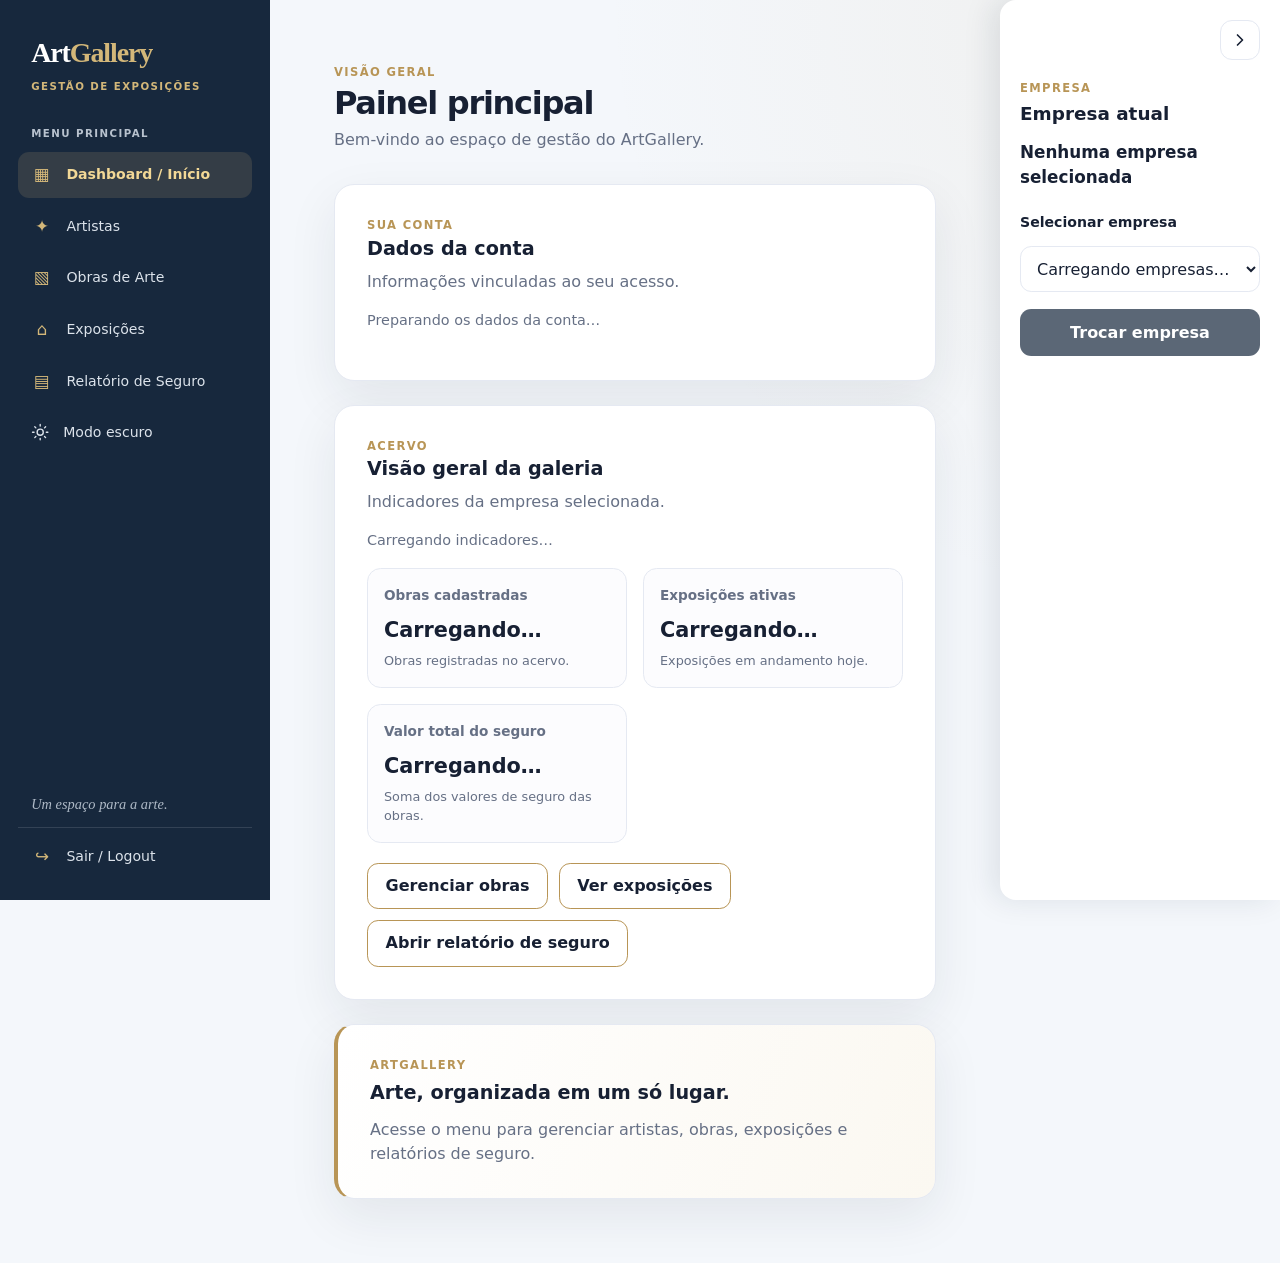
==== commit f9e1061a: "Adiciona selecao de obras em exposicoes" ====
--- a/dashboard.html
+++ b/dashboard.html
@@ -302,6 +302,24 @@
 
           <label for="exhibition-dataFim">Data de término</label>
           <input id="exhibition-dataFim" name="dataFim" type="date" required>
+          <label for="exhibition-obras">
+  Obras da Exposição
+</label>
+
+<select id="exhibition-obras"
+        name="obrasIds"
+        multiple
+        size="6">
+</select>
+
+<small class="muted">
+  Segure CTRL para selecionar mais de uma obra.
+</small>
+
+<input id="exhibition-dataFim"
+       name="dataFim"
+       type="date"
+       required>
 
           <p id="exhibition-form-message" class="message" role="status" aria-live="polite" hidden></p>
           <div class="catalog-form-actions">
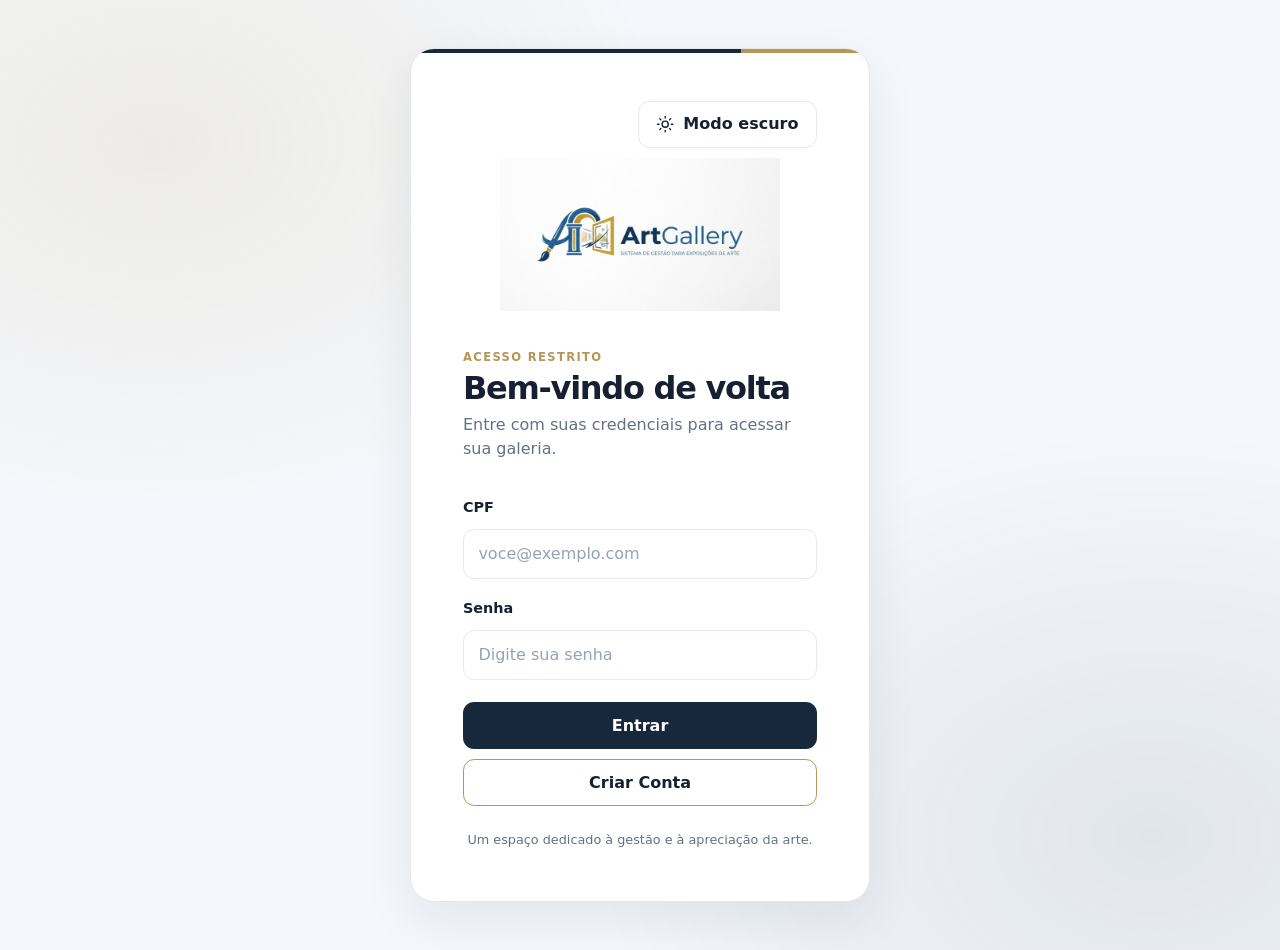
==== commit 4e589463: "Ajustes módulo de exposições" ====
--- a/dashboard.html
+++ b/dashboard.html
@@ -302,24 +302,18 @@
 
           <label for="exhibition-dataFim">Data de término</label>
           <input id="exhibition-dataFim" name="dataFim" type="date" required>
-          <label for="exhibition-obras">
-  Obras da Exposição
-</label>
-
-<select id="exhibition-obras"
-        name="obrasIds"
-        multiple
-        size="6">
-</select>
-
-<small class="muted">
-  Segure CTRL para selecionar mais de uma obra.
-</small>
-
-<input id="exhibition-dataFim"
-       name="dataFim"
-       type="date"
-       required>
+
+          <p class="exhibition-field-label exhibition-full-row">Obras vinculadas</p>
+          <div id="obras-selecionadas" class="obras-tags exhibition-full-row"
+            role="list" aria-label="Obras selecionadas"></div>
+
+          <label class="exhibition-full-row" for="obra-busca">Adicionar obra</label>
+          <div class="exhibition-search exhibition-full-row">
+            <input id="obra-busca" type="search" placeholder="Pesquisar obra..."
+              autocomplete="off" aria-autocomplete="list" aria-controls="obras-encontradas">
+            <div id="obras-encontradas" class="exhibition-artwork-results"
+              role="listbox" aria-label="Resultados da pesquisa" hidden></div>
+          </div>
 
           <p id="exhibition-form-message" class="message" role="status" aria-live="polite" hidden></p>
           <div class="catalog-form-actions">
@@ -352,6 +346,7 @@
                 <th scope="col">Local</th>
                 <th scope="col">Data de Início</th>
                 <th scope="col">Data de Fim</th>
+                <th scope="col">Obras Vinculadas</th>
                 <th scope="col">Ações</th>
               </tr>
             </thead>
--- a/css/dashboard.css
+++ b/css/dashboard.css
@@ -204,3 +204,140 @@
     transition-duration: 0.01ms;
   }
 }
+
+.exhibition-full-row {
+  grid-column: 1 / -1;
+}
+
+.exhibition-field-label {
+  align-self: end;
+  margin: 0;
+  font-size: 0.9rem;
+  font-weight: 650;
+}
+
+.obras-tags {
+  display: flex;
+  min-height: 2rem;
+  flex-wrap: wrap;
+  gap: 0.55rem;
+  align-items: center;
+}
+
+.obra-tag,
+.exhibition-artwork-chip {
+  display: inline-flex;
+  max-width: 100%;
+  align-items: center;
+  gap: 0.4rem;
+  border: 1px solid var(--color-border);
+  border-radius: 999px;
+  background: var(--color-hover-surface);
+  color: var(--color-text);
+  font-size: 0.82rem;
+  font-weight: 600;
+  line-height: 1.35;
+}
+
+.obra-tag {
+  padding: 0.35rem 0.45rem 0.35rem 0.75rem;
+}
+
+.obra-tag-remove {
+  display: grid;
+  width: 1.4rem;
+  height: 1.4rem;
+  flex: 0 0 1.4rem;
+  place-items: center;
+  border: 0;
+  border-radius: 50%;
+  background: transparent;
+  color: var(--color-muted);
+  cursor: pointer;
+  font-size: 1.1rem;
+  line-height: 1;
+}
+
+.obra-tag-remove:hover {
+  background: var(--color-border);
+  color: var(--color-text);
+}
+
+.obra-tag-remove:focus-visible,
+.obra-resultado:focus-visible {
+  outline: 3px solid rgb(184 149 86 / 35%);
+  outline-offset: 2px;
+}
+
+.exhibition-search {
+  position: relative;
+  min-width: 0;
+}
+
+.exhibition-search input {
+  display: block;
+}
+
+.exhibition-artwork-results {
+  position: absolute;
+  z-index: 5;
+  top: calc(100% + 0.35rem);
+  right: 0;
+  left: 0;
+  max-height: 16rem;
+  overflow-y: auto;
+  padding: 0.35rem;
+  border: 1px solid var(--color-border);
+  border-radius: 0.8rem;
+  background: var(--color-surface);
+  box-shadow: 0 12px 30px rgb(0 0 0 / 20%);
+}
+
+.exhibition-artwork-results[hidden] {
+  display: none;
+}
+
+.obra-resultado {
+  display: block;
+  width: 100%;
+  padding: 0.7rem 0.8rem;
+  border: 0;
+  border-radius: 0.55rem;
+  background: transparent;
+  color: var(--color-text);
+  cursor: pointer;
+  text-align: left;
+}
+
+.obra-resultado:hover {
+  background: var(--color-hover-surface);
+}
+
+.obra-resultado-vazio {
+  margin: 0;
+  padding: 0.7rem 0.8rem;
+  color: var(--color-muted);
+  font-size: 0.88rem;
+}
+
+.exhibition-artwork-list {
+  display: flex;
+  min-width: 12rem;
+  flex-wrap: wrap;
+  gap: 0.4rem;
+}
+
+.exhibition-artwork-chip {
+  padding: 0.3rem 0.65rem;
+  overflow-wrap: anywhere;
+}
+
+#exhibitions-table-body td:nth-child(6) {
+  min-width: 18rem;
+}
+
+@media (max-width: 560px) {
+  .exhibition-full-row {
+    grid-column: auto;
+  }
+}
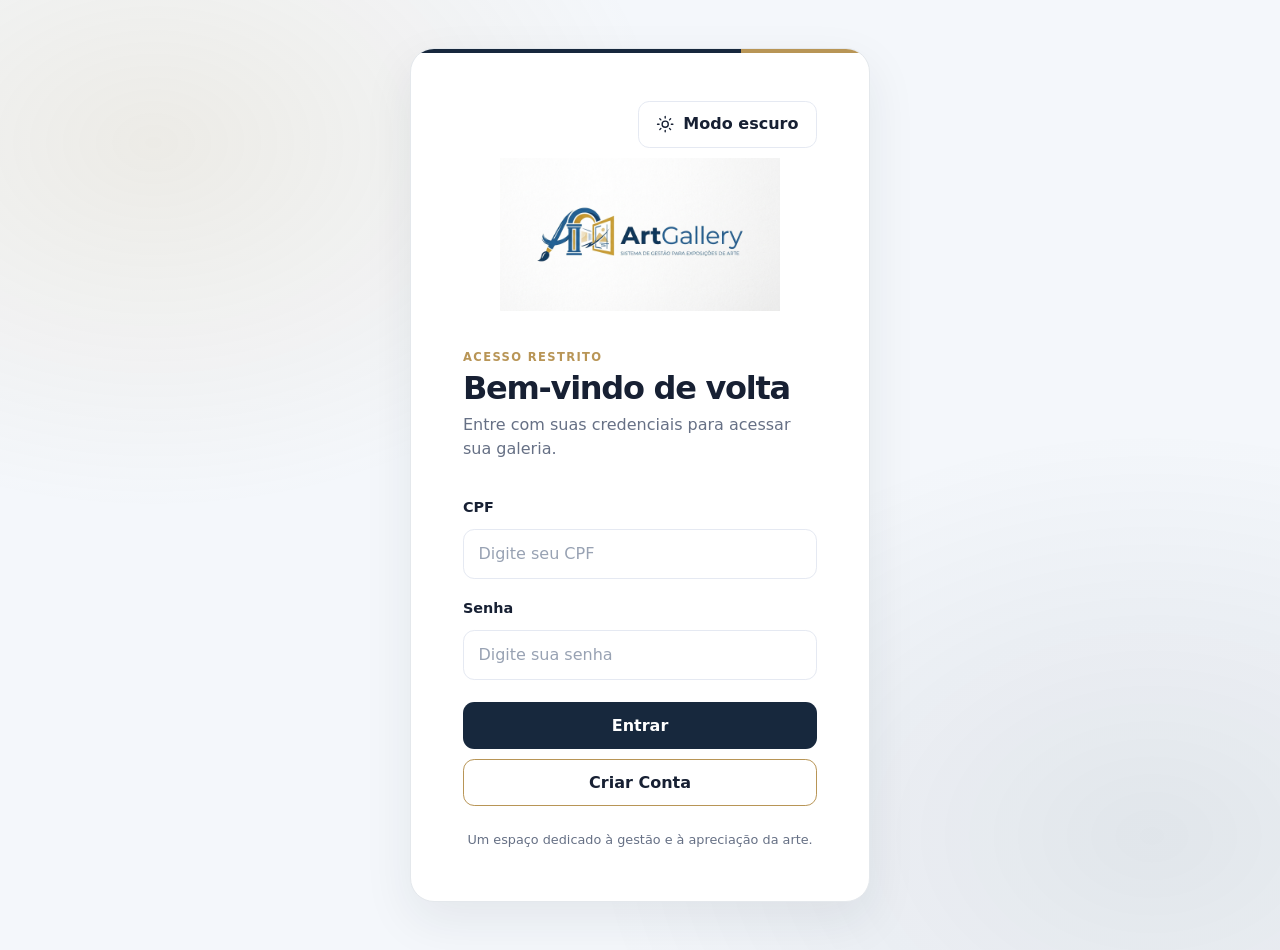
==== commit 4fe1a865: "Atualiza projeto conforme alteracoes no VS Code" ====
--- a/dashboard.html
+++ b/dashboard.html
@@ -6,13 +6,7 @@
   <meta name="theme-color" content="#17283d">
   <meta name="description" content="Painel administrativo do ArtGallery.">
   <title>Painel | ArtGallery</title>
-  <script>
-    (() => {
-      const savedTheme = localStorage.getItem("theme");
-      const systemPrefersDark = window.matchMedia("(prefers-color-scheme: dark)").matches;
-      document.documentElement.dataset.theme = savedTheme || (systemPrefersDark ? "dark" : "light");
-    })();
-  </script>
+  <script src="js/theme-init.js"></script>
   <link rel="stylesheet" href="css/style.css">
   <link rel="stylesheet" href="css/dashboard.css">
   <script type="module" src="js/theme-toggle.js"></script>
@@ -367,7 +361,7 @@
           <div>
             <p class="eyebrow">RELATÓRIO</p>
             <h2 id="insurance-report-heading">Seguro das obras cadastradas</h2>
-            <p class="muted">Os valores são consultados diretamente no cadastro de obras da empresa selecionada.</p>
+            <p class="muted">Os valores são calculados com base nas obras cadastradas para a empresa selecionada (GET /obras).</p>
           </div>
         </div>
         <form id="insurance-report-form" class="insurance-report-form">
